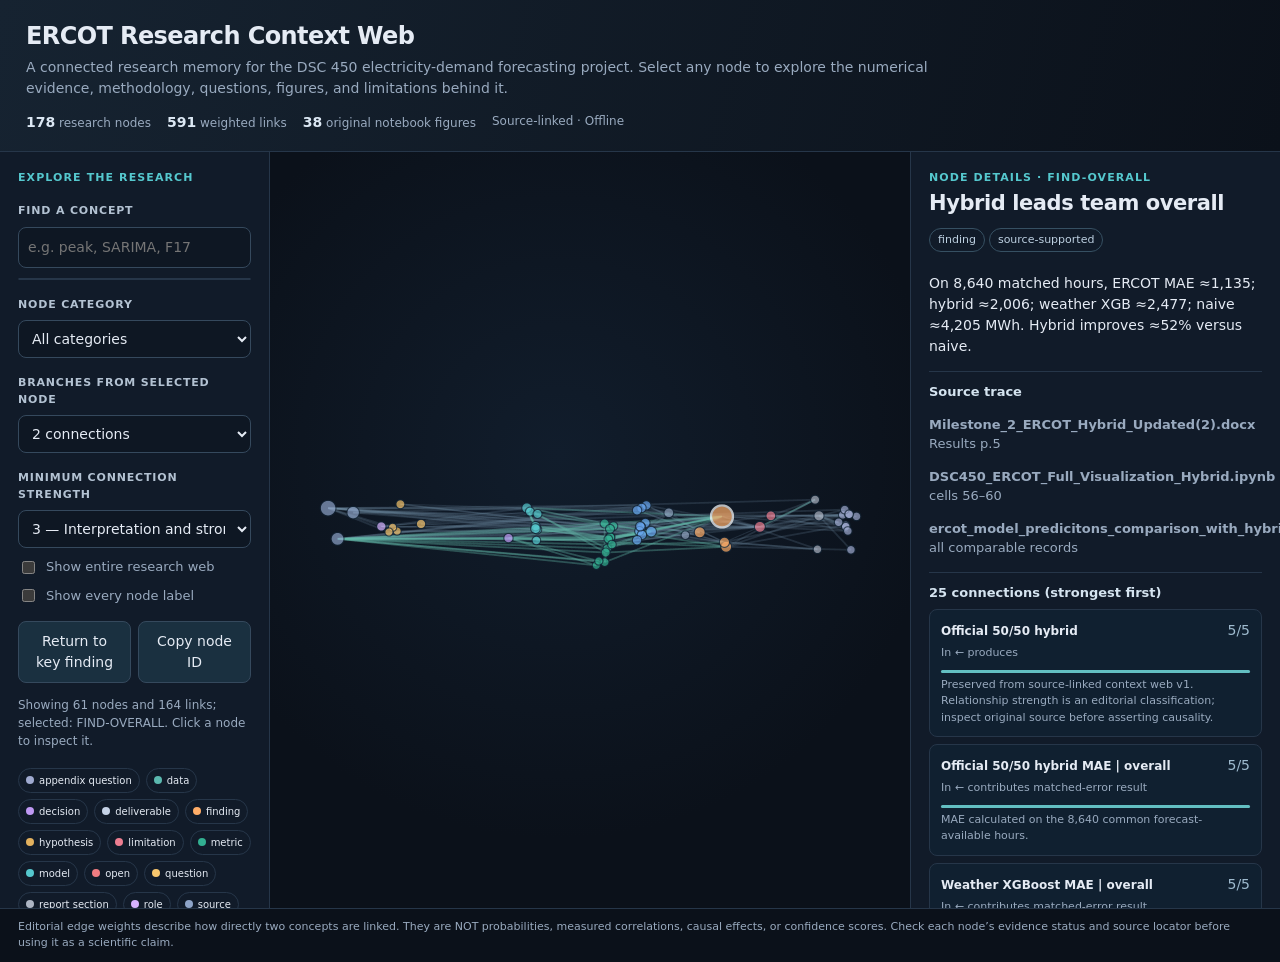
==== index.html @ 4c7bcf5b "Set GitHub Pages homepage to ERCOT context web" ====
<!doctype html>
<html lang="en">
<head>
  <meta charset="utf-8">
  <meta name="viewport" content="width=device-width, initial-scale=1">
  <title>DSC 450 | ERCOT Research Context Web</title>
  <meta name="description" content="Interactive ERCOT forecasting research context graph">
  <meta http-equiv="refresh" content="0; url=./ERCOT%20project%20context%20web/outputs/ERCOT_CONTEXT_WEB.html">
  <script>window.location.replace("./ERCOT%20project%20context%20web/outputs/ERCOT_CONTEXT_WEB.html");</script>
</head>
<body>
  <main>
    <h1>ERCOT Research Context Web</h1>
    <p>Opening the interactive research graph...</p>
    <p><a href="./ERCOT%20project%20context%20web/outputs/ERCOT_CONTEXT_WEB.html">Open the research context web</a></p>
  </main>
</body>
</html>
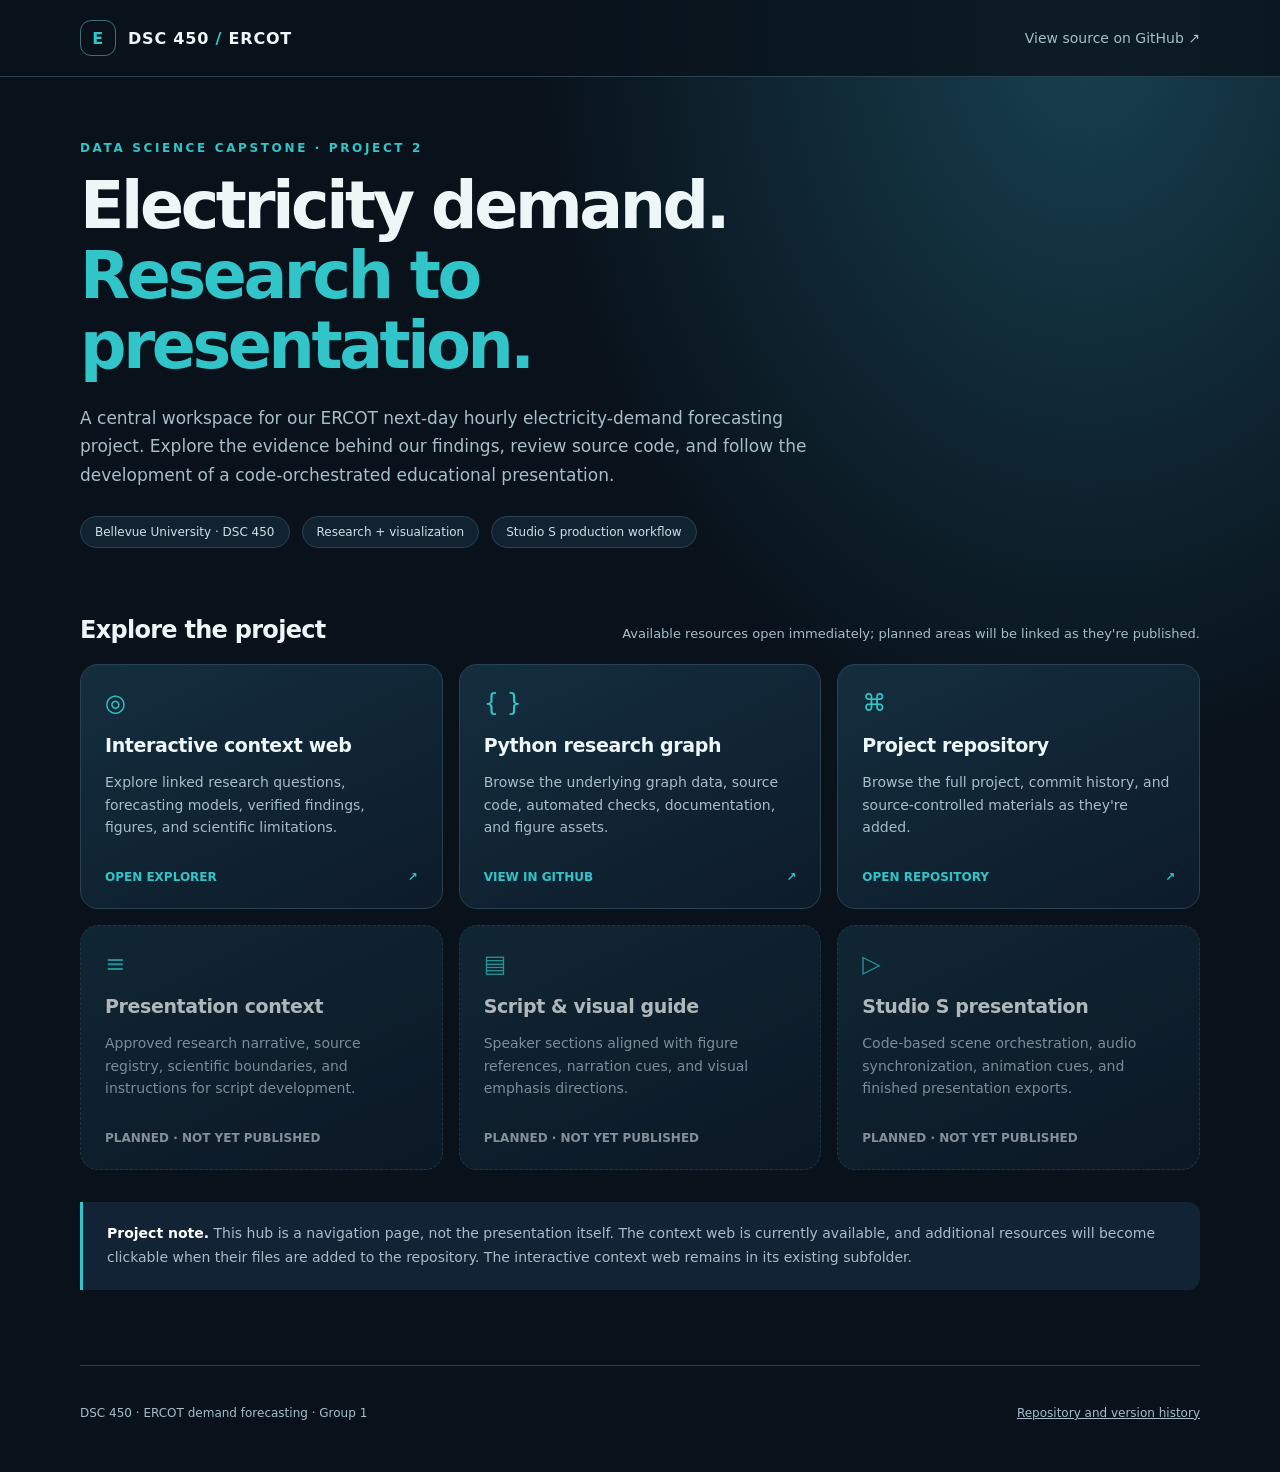
==== commit b40653e8: "initialize homepage" ====
--- a/index.html
+++ b/index.html
@@ -1,18 +1,29 @@
 <!doctype html>
 <html lang="en">
 <head>
-  <meta charset="utf-8">
-  <meta name="viewport" content="width=device-width, initial-scale=1">
-  <title>DSC 450 | ERCOT Research Context Web</title>
-  <meta name="description" content="Interactive ERCOT forecasting research context graph">
-  <meta http-equiv="refresh" content="0; url=./ERCOT%20project%20context%20web/outputs/ERCOT_CONTEXT_WEB.html">
-  <script>window.location.replace("./ERCOT%20project%20context%20web/outputs/ERCOT_CONTEXT_WEB.html");</script>
+  <meta charset="utf-8" />
+  <meta name="viewport" content="width=device-width, initial-scale=1" />
+  <meta name="theme-color" content="#0b1420" />
+  <meta name="description" content="DSC 450 ERCOT electricity demand forecasting: project navigation, research context web, code, and presentation resources." />
+  <title>DSC 450 · ERCOT Project Hub</title>
+  <style>
+    :root{color-scheme:dark;--bg:#09121b;--panel:#102131;--panel2:#14293a;--line:#284252;--txt:#eef7f7;--muted:#a6bec8;--teal:#31c4c8;--gold:#ffc978}*{box-sizing:border-box}body{margin:0;background:radial-gradient(ellipse at 85% 2%,#174050 0%,transparent 36%),var(--bg);font-family:Inter,ui-sans-serif,system-ui,-apple-system,BlinkMacSystemFont,"Segoe UI",sans-serif;color:var(--txt)}a{color:inherit}.wrap{width:min(1120px,calc(100% - 40px));margin:auto}header{border-bottom:1px solid var(--line);background:#09121bc9}.nav{height:76px;display:flex;align-items:center;justify-content:space-between;gap:12px}.mark{display:flex;align-items:center;gap:12px;font-weight:750;letter-spacing:.05em}.logo{display:grid;place-items:center;width:36px;height:36px;border:1px solid #39707b;border-radius:11px;color:var(--teal);font-weight:900}.nav a{font-size:14px;text-decoration:none;color:var(--muted)}.nav a:hover{color:white}main{padding:64px 0 75px}.eyebrow{text-transform:uppercase;letter-spacing:.22em;color:var(--teal);font-size:12px;font-weight:750}.hero{max-width:790px}h1{font-size:clamp(36px,5.8vw,65px);line-height:1.08;letter-spacing:-.052em;margin:16px 0 22px}h1 span{color:var(--teal)}.hero p{font-size:17px;color:var(--muted);line-height:1.7;max-width:740px}.meta{display:flex;gap:12px;flex-wrap:wrap;margin-top:26px}.chip{border:1px solid var(--line);border-radius:100px;padding:8px 14px;color:#cce0e6;font-size:12px;background:#112331}.sectionhead{display:flex;align-items:baseline;justify-content:space-between;gap:12px;margin:68px 0 20px}.sectionhead h2{font-size:24px;margin:0;letter-spacing:-.03em}.sectionhead p{font-size:13px;color:var(--muted);margin:0}.grid{display:grid;grid-template-columns:repeat(3,minmax(0,1fr));gap:16px}.card{display:flex;flex-direction:column;gap:15px;min-height:245px;text-decoration:none;background:linear-gradient(155deg,#142e3e,#0d1b2a);border:1px solid var(--line);padding:24px;border-radius:18px;transition:transform .18s,border-color .18s,background .18s}.card.active:hover{transform:translateY(-4px);border-color:var(--teal);background:linear-gradient(150deg,#174050,#112335)}.icon{font-size:24px;color:var(--teal);height:30px}.card h3{font-size:19px;margin:0;letter-spacing:-.02em}.card p{color:var(--muted);line-height:1.6;font-size:14px;margin:0;flex:1}.footrow{display:flex;align-items:center;justify-content:space-between;font-size:12px;color:var(--teal);font-weight:700}.card.future{opacity:.72;border-style:dashed;cursor:default}.card.future .footrow{color:#b5bfcb}.note{margin-top:32px;padding:20px 24px;border-left:3px solid var(--teal);background:#112334;border-radius:0 12px 12px 0;color:var(--muted);font-size:14px;line-height:1.7}.note strong{color:white}.smalllink{color:var(--teal);text-decoration:underline;text-underline-offset:4px}footer{border-top:1px solid var(--line);padding:28px 0 40px;color:var(--muted);font-size:12px;display:flex;justify-content:space-between;gap:12px}footer a{color:var(--muted)}@media(max-width:850px){.grid{grid-template-columns:repeat(2,minmax(0,1fr))}.sectionhead{display:block}.sectionhead p{margin-top:8px}}@media(max-width:570px){.grid{grid-template-columns:1fr}.card{min-height:205px}main{padding-top:44px}.nav{height:68px}footer{display:block}footer p{margin:8px 0}}a:focus-visible{outline:2px solid var(--gold);outline-offset:4px}
+  </style>
 </head>
 <body>
-  <main>
-    <h1>ERCOT Research Context Web</h1>
-    <p>Opening the interactive research graph...</p>
-    <p><a href="./ERCOT%20project%20context%20web/outputs/ERCOT_CONTEXT_WEB.html">Open the research context web</a></p>
-  </main>
+<header><div class="wrap nav"><div class="mark"><div class="logo" aria-hidden="true">E</div><span>DSC 450 <span style="color:var(--teal)">/</span> ERCOT</span></div><a href="https://github.com/mjscarpello/DSC450-ERCOT-Presentation" target="_blank" rel="noopener noreferrer">View source on GitHub ↗</a></div></header>
+<main class="wrap">
+  <section class="hero" aria-labelledby="main-title"><div class="eyebrow">Data science capstone · Project 2</div><h1 id="main-title">Electricity demand.<br><span>Research to presentation.</span></h1><p>A central workspace for our ERCOT next-day hourly electricity-demand forecasting project. Explore the evidence behind our findings, review source code, and follow the development of a code-orchestrated educational presentation.</p><div class="meta"><span class="chip">Bellevue University · DSC 450</span><span class="chip">Research + visualization</span><span class="chip">Studio S production workflow</span></div></section>
+  <section aria-label="Project resources"><div class="sectionhead"><h2>Explore the project</h2><p>Available resources open immediately; planned areas will be linked as they're published.</p></div><div class="grid">
+    <a class="card active" href="./ERCOT%20project%20context%20web/outputs/ERCOT_CONTEXT_WEB.html"><div class="icon" aria-hidden="true">◎</div><h3>Interactive context web</h3><p>Explore linked research questions, forecasting models, verified findings, figures, and scientific limitations.</p><div class="footrow"><span>OPEN EXPLORER</span><span aria-hidden="true">↗</span></div></a>
+    <a class="card active" href="https://github.com/mjscarpello/DSC450-ERCOT-Presentation/tree/main/ERCOT%20project%20context%20web" target="_blank" rel="noopener noreferrer"><div class="icon" aria-hidden="true">{ }</div><h3>Python research graph</h3><p>Browse the underlying graph data, source code, automated checks, documentation, and figure assets.</p><div class="footrow"><span>VIEW IN GITHUB</span><span aria-hidden="true">↗</span></div></a>
+    <a class="card active" href="https://github.com/mjscarpello/DSC450-ERCOT-Presentation" target="_blank" rel="noopener noreferrer"><div class="icon" aria-hidden="true">⌘</div><h3>Project repository</h3><p>Browse the full project, commit history, and source-controlled materials as they're added.</p><div class="footrow"><span>OPEN REPOSITORY</span><span aria-hidden="true">↗</span></div></a>
+    <div class="card future"><div class="icon" aria-hidden="true">≡</div><h3>Presentation context</h3><p>Approved research narrative, source registry, scientific boundaries, and instructions for script development.</p><div class="footrow"><span>PLANNED · NOT YET PUBLISHED</span></div></div>
+    <div class="card future"><div class="icon" aria-hidden="true">▤</div><h3>Script & visual guide</h3><p>Speaker sections aligned with figure references, narration cues, and visual emphasis directions.</p><div class="footrow"><span>PLANNED · NOT YET PUBLISHED</span></div></div>
+    <div class="card future"><div class="icon" aria-hidden="true">▷</div><h3>Studio S presentation</h3><p>Code-based scene orchestration, audio synchronization, animation cues, and finished presentation exports.</p><div class="footrow"><span>PLANNED · NOT YET PUBLISHED</span></div></div>
+  </div></section>
+  <aside class="note"><strong>Project note.</strong> This hub is a navigation page, not the presentation itself. The context web is currently available, and additional resources will become clickable when their files are added to the repository. The interactive context web remains in its existing subfolder.</aside>
+</main>
+<footer class="wrap"><p>DSC 450 · ERCOT demand forecasting · Group 1</p><p><a href="https://github.com/mjscarpello/DSC450-ERCOT-Presentation">Repository and version history</a></p></footer>
 </body>
 </html>
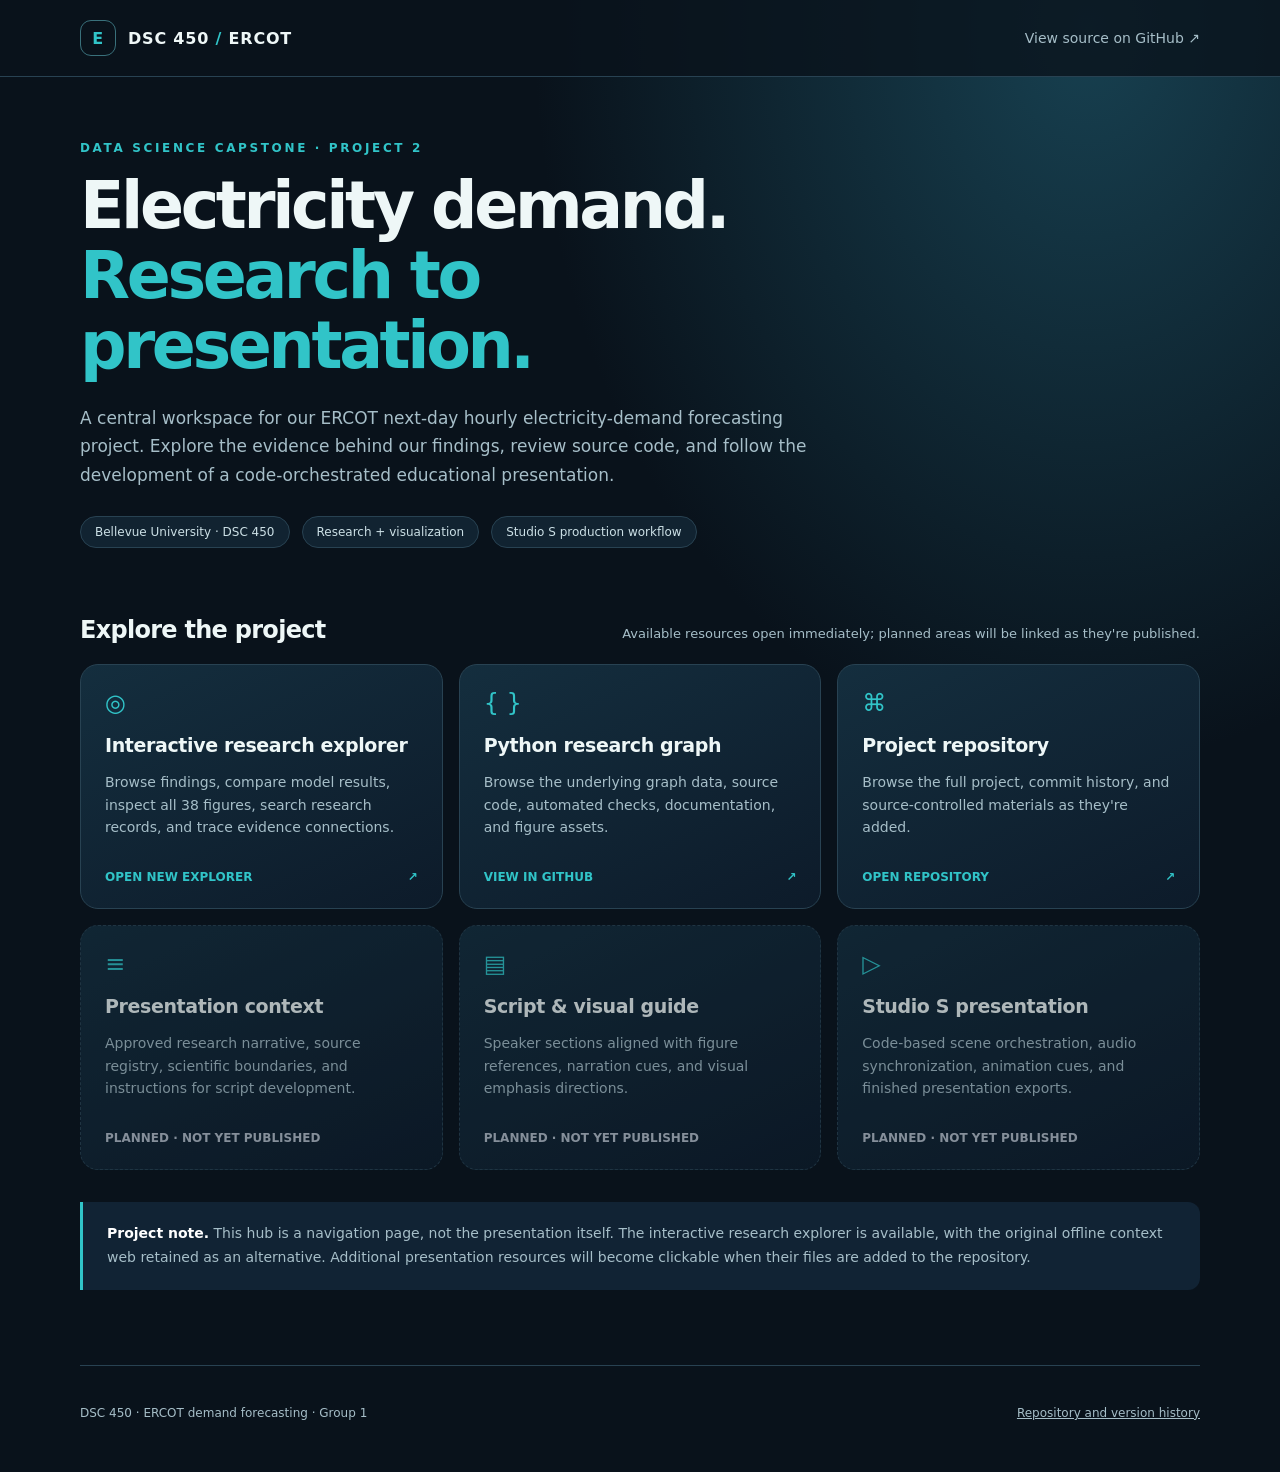
==== commit cc302066: "Link project hub to redesigned research explorer" ====
--- a/index.html
+++ b/index.html
@@ -15,14 +15,14 @@
 <main class="wrap">
   <section class="hero" aria-labelledby="main-title"><div class="eyebrow">Data science capstone · Project 2</div><h1 id="main-title">Electricity demand.<br><span>Research to presentation.</span></h1><p>A central workspace for our ERCOT next-day hourly electricity-demand forecasting project. Explore the evidence behind our findings, review source code, and follow the development of a code-orchestrated educational presentation.</p><div class="meta"><span class="chip">Bellevue University · DSC 450</span><span class="chip">Research + visualization</span><span class="chip">Studio S production workflow</span></div></section>
   <section aria-label="Project resources"><div class="sectionhead"><h2>Explore the project</h2><p>Available resources open immediately; planned areas will be linked as they're published.</p></div><div class="grid">
-    <a class="card active" href="./ERCOT%20project%20context%20web/outputs/ERCOT_CONTEXT_WEB.html"><div class="icon" aria-hidden="true">◎</div><h3>Interactive context web</h3><p>Explore linked research questions, forecasting models, verified findings, figures, and scientific limitations.</p><div class="footrow"><span>OPEN EXPLORER</span><span aria-hidden="true">↗</span></div></a>
+    <a class="card active" href="./ERCOT%20project%20context%20web/explorer.html"><div class="icon" aria-hidden="true">◎</div><h3>Interactive research explorer</h3><p>Browse findings, compare model results, inspect all 38 figures, search research records, and trace evidence connections.</p><div class="footrow"><span>OPEN NEW EXPLORER</span><span aria-hidden="true">↗</span></div></a>
     <a class="card active" href="https://github.com/mjscarpello/DSC450-ERCOT-Presentation/tree/main/ERCOT%20project%20context%20web" target="_blank" rel="noopener noreferrer"><div class="icon" aria-hidden="true">{ }</div><h3>Python research graph</h3><p>Browse the underlying graph data, source code, automated checks, documentation, and figure assets.</p><div class="footrow"><span>VIEW IN GITHUB</span><span aria-hidden="true">↗</span></div></a>
     <a class="card active" href="https://github.com/mjscarpello/DSC450-ERCOT-Presentation" target="_blank" rel="noopener noreferrer"><div class="icon" aria-hidden="true">⌘</div><h3>Project repository</h3><p>Browse the full project, commit history, and source-controlled materials as they're added.</p><div class="footrow"><span>OPEN REPOSITORY</span><span aria-hidden="true">↗</span></div></a>
     <div class="card future"><div class="icon" aria-hidden="true">≡</div><h3>Presentation context</h3><p>Approved research narrative, source registry, scientific boundaries, and instructions for script development.</p><div class="footrow"><span>PLANNED · NOT YET PUBLISHED</span></div></div>
     <div class="card future"><div class="icon" aria-hidden="true">▤</div><h3>Script & visual guide</h3><p>Speaker sections aligned with figure references, narration cues, and visual emphasis directions.</p><div class="footrow"><span>PLANNED · NOT YET PUBLISHED</span></div></div>
     <div class="card future"><div class="icon" aria-hidden="true">▷</div><h3>Studio S presentation</h3><p>Code-based scene orchestration, audio synchronization, animation cues, and finished presentation exports.</p><div class="footrow"><span>PLANNED · NOT YET PUBLISHED</span></div></div>
   </div></section>
-  <aside class="note"><strong>Project note.</strong> This hub is a navigation page, not the presentation itself. The context web is currently available, and additional resources will become clickable when their files are added to the repository. The interactive context web remains in its existing subfolder.</aside>
+  <aside class="note"><strong>Project note.</strong> This hub is a navigation page, not the presentation itself. The interactive research explorer is available, with the original offline context web retained as an alternative. Additional presentation resources will become clickable when their files are added to the repository.</aside>
 </main>
 <footer class="wrap"><p>DSC 450 · ERCOT demand forecasting · Group 1</p><p><a href="https://github.com/mjscarpello/DSC450-ERCOT-Presentation">Repository and version history</a></p></footer>
 </body>
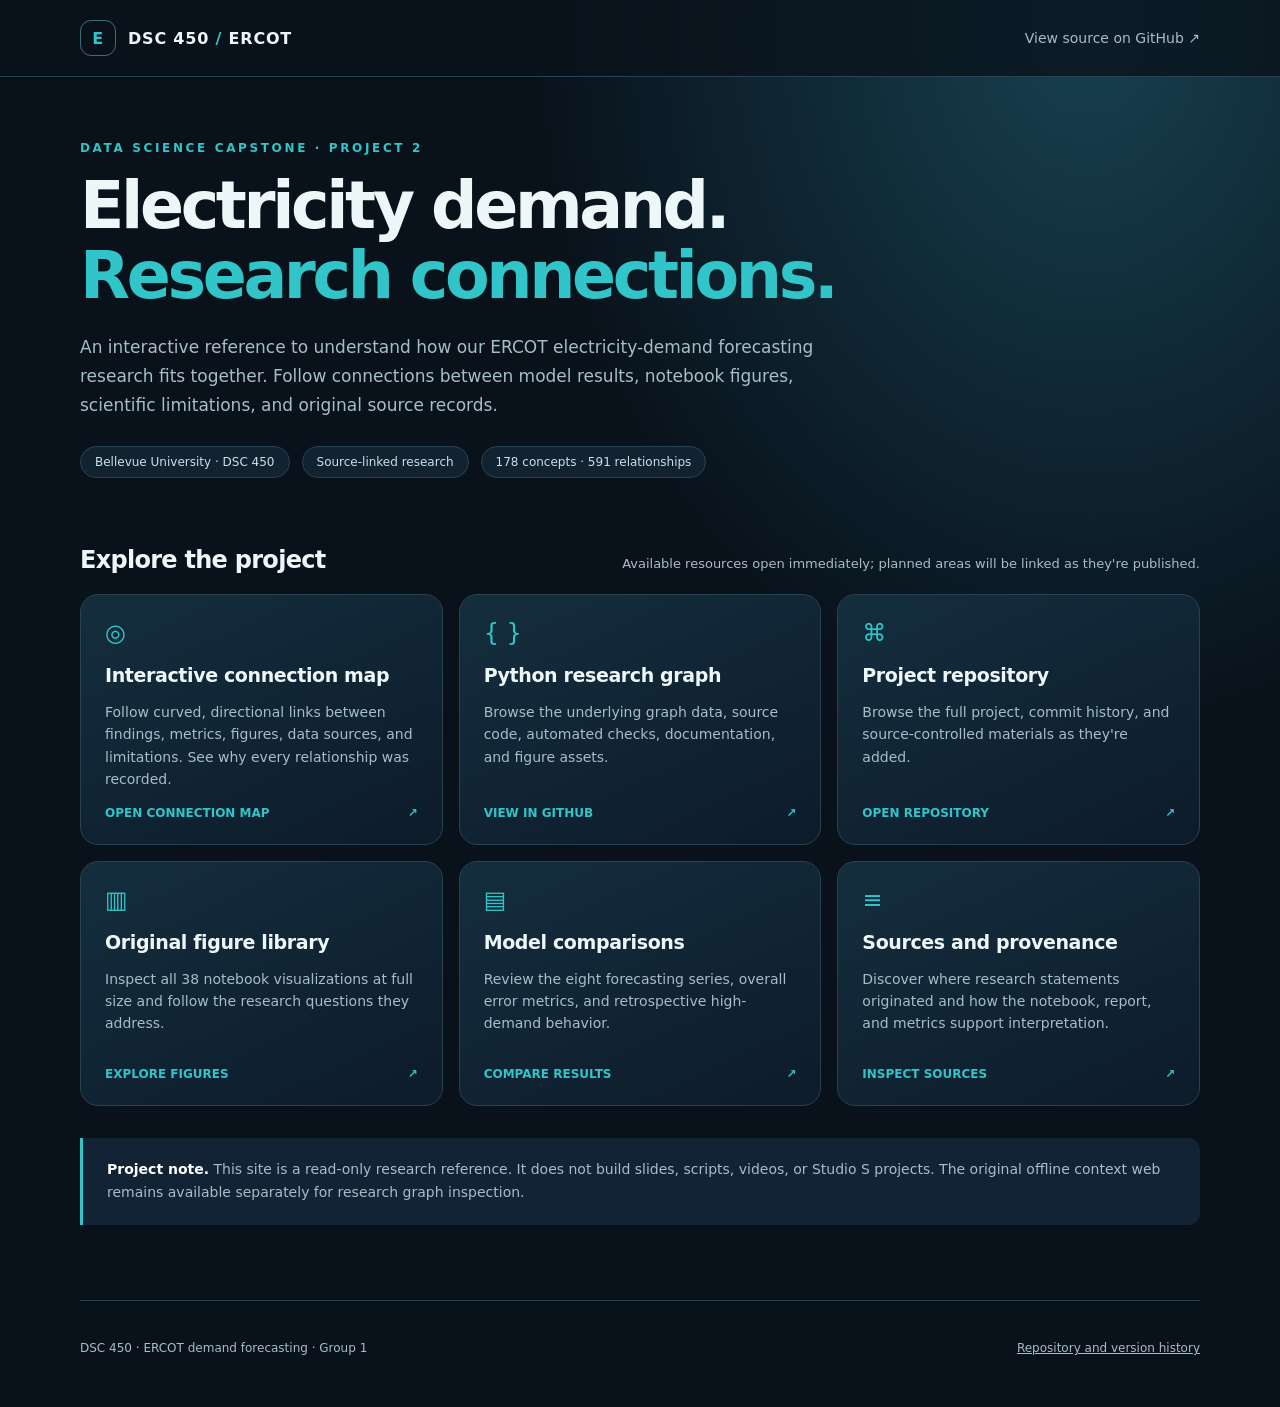
==== commit e48e4fa6: "Refocus landing hub on graph relationships, figures and provenance; remove Studio S and slide planni" ====
--- a/index.html
+++ b/index.html
@@ -4,7 +4,7 @@
   <meta charset="utf-8" />
   <meta name="viewport" content="width=device-width, initial-scale=1" />
   <meta name="theme-color" content="#0b1420" />
-  <meta name="description" content="DSC 450 ERCOT electricity demand forecasting: project navigation, research context web, code, and presentation resources." />
+  <meta name="description" content="DSC 450 ERCOT research reference: interactive relationship map, forecasting evidence, original figures, and source code." />
   <title>DSC 450 · ERCOT Project Hub</title>
   <style>
     :root{color-scheme:dark;--bg:#09121b;--panel:#102131;--panel2:#14293a;--line:#284252;--txt:#eef7f7;--muted:#a6bec8;--teal:#31c4c8;--gold:#ffc978}*{box-sizing:border-box}body{margin:0;background:radial-gradient(ellipse at 85% 2%,#174050 0%,transparent 36%),var(--bg);font-family:Inter,ui-sans-serif,system-ui,-apple-system,BlinkMacSystemFont,"Segoe UI",sans-serif;color:var(--txt)}a{color:inherit}.wrap{width:min(1120px,calc(100% - 40px));margin:auto}header{border-bottom:1px solid var(--line);background:#09121bc9}.nav{height:76px;display:flex;align-items:center;justify-content:space-between;gap:12px}.mark{display:flex;align-items:center;gap:12px;font-weight:750;letter-spacing:.05em}.logo{display:grid;place-items:center;width:36px;height:36px;border:1px solid #39707b;border-radius:11px;color:var(--teal);font-weight:900}.nav a{font-size:14px;text-decoration:none;color:var(--muted)}.nav a:hover{color:white}main{padding:64px 0 75px}.eyebrow{text-transform:uppercase;letter-spacing:.22em;color:var(--teal);font-size:12px;font-weight:750}.hero{max-width:790px}h1{font-size:clamp(36px,5.8vw,65px);line-height:1.08;letter-spacing:-.052em;margin:16px 0 22px}h1 span{color:var(--teal)}.hero p{font-size:17px;color:var(--muted);line-height:1.7;max-width:740px}.meta{display:flex;gap:12px;flex-wrap:wrap;margin-top:26px}.chip{border:1px solid var(--line);border-radius:100px;padding:8px 14px;color:#cce0e6;font-size:12px;background:#112331}.sectionhead{display:flex;align-items:baseline;justify-content:space-between;gap:12px;margin:68px 0 20px}.sectionhead h2{font-size:24px;margin:0;letter-spacing:-.03em}.sectionhead p{font-size:13px;color:var(--muted);margin:0}.grid{display:grid;grid-template-columns:repeat(3,minmax(0,1fr));gap:16px}.card{display:flex;flex-direction:column;gap:15px;min-height:245px;text-decoration:none;background:linear-gradient(155deg,#142e3e,#0d1b2a);border:1px solid var(--line);padding:24px;border-radius:18px;transition:transform .18s,border-color .18s,background .18s}.card.active:hover{transform:translateY(-4px);border-color:var(--teal);background:linear-gradient(150deg,#174050,#112335)}.icon{font-size:24px;color:var(--teal);height:30px}.card h3{font-size:19px;margin:0;letter-spacing:-.02em}.card p{color:var(--muted);line-height:1.6;font-size:14px;margin:0;flex:1}.footrow{display:flex;align-items:center;justify-content:space-between;font-size:12px;color:var(--teal);font-weight:700}.card.future{opacity:.72;border-style:dashed;cursor:default}.card.future .footrow{color:#b5bfcb}.note{margin-top:32px;padding:20px 24px;border-left:3px solid var(--teal);background:#112334;border-radius:0 12px 12px 0;color:var(--muted);font-size:14px;line-height:1.7}.note strong{color:white}.smalllink{color:var(--teal);text-decoration:underline;text-underline-offset:4px}footer{border-top:1px solid var(--line);padding:28px 0 40px;color:var(--muted);font-size:12px;display:flex;justify-content:space-between;gap:12px}footer a{color:var(--muted)}@media(max-width:850px){.grid{grid-template-columns:repeat(2,minmax(0,1fr))}.sectionhead{display:block}.sectionhead p{margin-top:8px}}@media(max-width:570px){.grid{grid-template-columns:1fr}.card{min-height:205px}main{padding-top:44px}.nav{height:68px}footer{display:block}footer p{margin:8px 0}}a:focus-visible{outline:2px solid var(--gold);outline-offset:4px}
@@ -13,16 +13,16 @@
 <body>
 <header><div class="wrap nav"><div class="mark"><div class="logo" aria-hidden="true">E</div><span>DSC 450 <span style="color:var(--teal)">/</span> ERCOT</span></div><a href="https://github.com/mjscarpello/DSC450-ERCOT-Presentation" target="_blank" rel="noopener noreferrer">View source on GitHub ↗</a></div></header>
 <main class="wrap">
-  <section class="hero" aria-labelledby="main-title"><div class="eyebrow">Data science capstone · Project 2</div><h1 id="main-title">Electricity demand.<br><span>Research to presentation.</span></h1><p>A central workspace for our ERCOT next-day hourly electricity-demand forecasting project. Explore the evidence behind our findings, review source code, and follow the development of a code-orchestrated educational presentation.</p><div class="meta"><span class="chip">Bellevue University · DSC 450</span><span class="chip">Research + visualization</span><span class="chip">Studio S production workflow</span></div></section>
+  <section class="hero" aria-labelledby="main-title"><div class="eyebrow">Data science capstone · Project 2</div><h1 id="main-title">Electricity demand.<br><span>Research connections.</span></h1><p>An interactive reference to understand how our ERCOT electricity-demand forecasting research fits together. Follow connections between model results, notebook figures, scientific limitations, and original source records.</p><div class="meta"><span class="chip">Bellevue University · DSC 450</span><span class="chip">Source-linked research</span><span class="chip">178 concepts · 591 relationships</span></div></section>
   <section aria-label="Project resources"><div class="sectionhead"><h2>Explore the project</h2><p>Available resources open immediately; planned areas will be linked as they're published.</p></div><div class="grid">
-    <a class="card active" href="./ERCOT%20project%20context%20web/explorer.html"><div class="icon" aria-hidden="true">◎</div><h3>Interactive research explorer</h3><p>Browse findings, compare model results, inspect all 38 figures, search research records, and trace evidence connections.</p><div class="footrow"><span>OPEN NEW EXPLORER</span><span aria-hidden="true">↗</span></div></a>
+    <a class="card active" href="./ERCOT%20project%20context%20web/explorer.html"><div class="icon" aria-hidden="true">◎</div><h3>Interactive connection map</h3><p>Follow curved, directional links between findings, metrics, figures, data sources, and limitations. See why every relationship was recorded.</p><div class="footrow"><span>OPEN CONNECTION MAP</span><span aria-hidden="true">↗</span></div></a>
     <a class="card active" href="https://github.com/mjscarpello/DSC450-ERCOT-Presentation/tree/main/ERCOT%20project%20context%20web" target="_blank" rel="noopener noreferrer"><div class="icon" aria-hidden="true">{ }</div><h3>Python research graph</h3><p>Browse the underlying graph data, source code, automated checks, documentation, and figure assets.</p><div class="footrow"><span>VIEW IN GITHUB</span><span aria-hidden="true">↗</span></div></a>
     <a class="card active" href="https://github.com/mjscarpello/DSC450-ERCOT-Presentation" target="_blank" rel="noopener noreferrer"><div class="icon" aria-hidden="true">⌘</div><h3>Project repository</h3><p>Browse the full project, commit history, and source-controlled materials as they're added.</p><div class="footrow"><span>OPEN REPOSITORY</span><span aria-hidden="true">↗</span></div></a>
-    <div class="card future"><div class="icon" aria-hidden="true">≡</div><h3>Presentation context</h3><p>Approved research narrative, source registry, scientific boundaries, and instructions for script development.</p><div class="footrow"><span>PLANNED · NOT YET PUBLISHED</span></div></div>
-    <div class="card future"><div class="icon" aria-hidden="true">▤</div><h3>Script & visual guide</h3><p>Speaker sections aligned with figure references, narration cues, and visual emphasis directions.</p><div class="footrow"><span>PLANNED · NOT YET PUBLISHED</span></div></div>
-    <div class="card future"><div class="icon" aria-hidden="true">▷</div><h3>Studio S presentation</h3><p>Code-based scene orchestration, audio synchronization, animation cues, and finished presentation exports.</p><div class="footrow"><span>PLANNED · NOT YET PUBLISHED</span></div></div>
+    <a class="card active" href="./ERCOT%20project%20context%20web/explorer.html#figures"><div class="icon" aria-hidden="true">▥</div><h3>Original figure library</h3><p>Inspect all 38 notebook visualizations at full size and follow the research questions they address.</p><div class="footrow"><span>EXPLORE FIGURES</span><span aria-hidden="true">↗</span></div></a>
+    <a class="card active" href="./ERCOT%20project%20context%20web/explorer.html#models"><div class="icon" aria-hidden="true">▤</div><h3>Model comparisons</h3><p>Review the eight forecasting series, overall error metrics, and retrospective high-demand behavior.</p><div class="footrow"><span>COMPARE RESULTS</span><span aria-hidden="true">↗</span></div></a>
+    <a class="card active" href="./ERCOT%20project%20context%20web/explorer.html#sources"><div class="icon" aria-hidden="true">≡</div><h3>Sources and provenance</h3><p>Discover where research statements originated and how the notebook, report, and metrics support interpretation.</p><div class="footrow"><span>INSPECT SOURCES</span><span aria-hidden="true">↗</span></div></a>
   </div></section>
-  <aside class="note"><strong>Project note.</strong> This hub is a navigation page, not the presentation itself. The interactive research explorer is available, with the original offline context web retained as an alternative. Additional presentation resources will become clickable when their files are added to the repository.</aside>
+  <aside class="note"><strong>Project note.</strong> This site is a read-only research reference. It does not build slides, scripts, videos, or Studio S projects. The original offline context web remains available separately for research graph inspection.</aside>
 </main>
 <footer class="wrap"><p>DSC 450 · ERCOT demand forecasting · Group 1</p><p><a href="https://github.com/mjscarpello/DSC450-ERCOT-Presentation">Repository and version history</a></p></footer>
 </body>
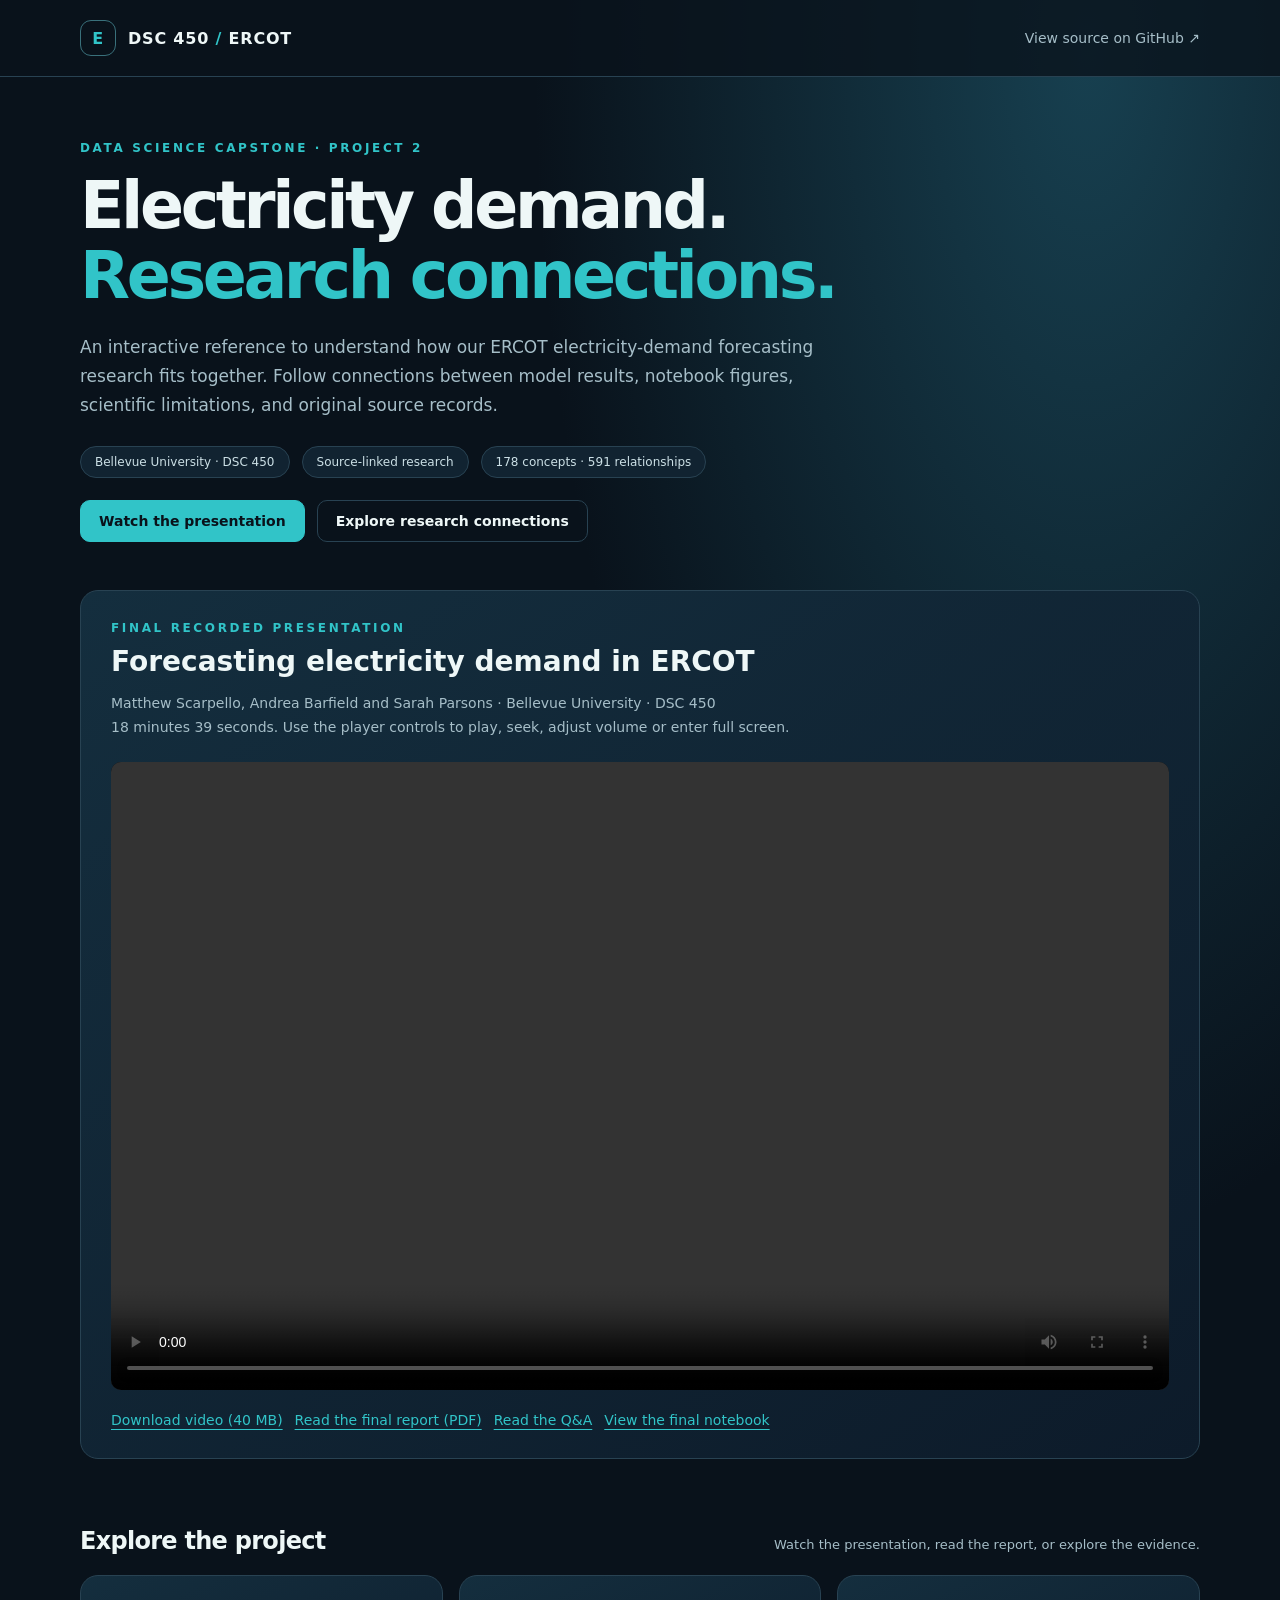
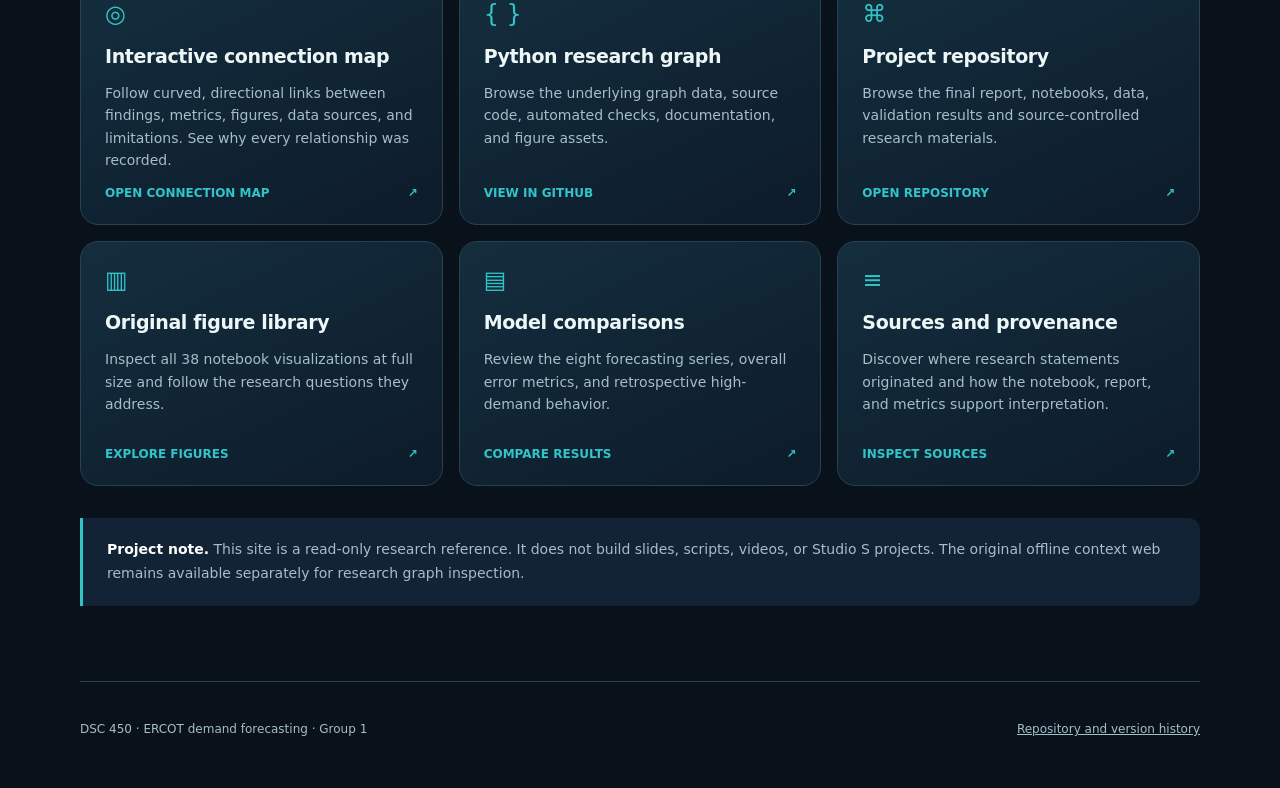
==== commit 409a8c4e: "Embed final presentation and simplify live website navigation" ====
--- a/index.html
+++ b/index.html
@@ -8,16 +8,27 @@
   <title>DSC 450 · ERCOT Project Hub</title>
   <style>
     :root{color-scheme:dark;--bg:#09121b;--panel:#102131;--panel2:#14293a;--line:#284252;--txt:#eef7f7;--muted:#a6bec8;--teal:#31c4c8;--gold:#ffc978}*{box-sizing:border-box}body{margin:0;background:radial-gradient(ellipse at 85% 2%,#174050 0%,transparent 36%),var(--bg);font-family:Inter,ui-sans-serif,system-ui,-apple-system,BlinkMacSystemFont,"Segoe UI",sans-serif;color:var(--txt)}a{color:inherit}.wrap{width:min(1120px,calc(100% - 40px));margin:auto}header{border-bottom:1px solid var(--line);background:#09121bc9}.nav{height:76px;display:flex;align-items:center;justify-content:space-between;gap:12px}.mark{display:flex;align-items:center;gap:12px;font-weight:750;letter-spacing:.05em}.logo{display:grid;place-items:center;width:36px;height:36px;border:1px solid #39707b;border-radius:11px;color:var(--teal);font-weight:900}.nav a{font-size:14px;text-decoration:none;color:var(--muted)}.nav a:hover{color:white}main{padding:64px 0 75px}.eyebrow{text-transform:uppercase;letter-spacing:.22em;color:var(--teal);font-size:12px;font-weight:750}.hero{max-width:790px}h1{font-size:clamp(36px,5.8vw,65px);line-height:1.08;letter-spacing:-.052em;margin:16px 0 22px}h1 span{color:var(--teal)}.hero p{font-size:17px;color:var(--muted);line-height:1.7;max-width:740px}.meta{display:flex;gap:12px;flex-wrap:wrap;margin-top:26px}.chip{border:1px solid var(--line);border-radius:100px;padding:8px 14px;color:#cce0e6;font-size:12px;background:#112331}.sectionhead{display:flex;align-items:baseline;justify-content:space-between;gap:12px;margin:68px 0 20px}.sectionhead h2{font-size:24px;margin:0;letter-spacing:-.03em}.sectionhead p{font-size:13px;color:var(--muted);margin:0}.grid{display:grid;grid-template-columns:repeat(3,minmax(0,1fr));gap:16px}.card{display:flex;flex-direction:column;gap:15px;min-height:245px;text-decoration:none;background:linear-gradient(155deg,#142e3e,#0d1b2a);border:1px solid var(--line);padding:24px;border-radius:18px;transition:transform .18s,border-color .18s,background .18s}.card.active:hover{transform:translateY(-4px);border-color:var(--teal);background:linear-gradient(150deg,#174050,#112335)}.icon{font-size:24px;color:var(--teal);height:30px}.card h3{font-size:19px;margin:0;letter-spacing:-.02em}.card p{color:var(--muted);line-height:1.6;font-size:14px;margin:0;flex:1}.footrow{display:flex;align-items:center;justify-content:space-between;font-size:12px;color:var(--teal);font-weight:700}.card.future{opacity:.72;border-style:dashed;cursor:default}.card.future .footrow{color:#b5bfcb}.note{margin-top:32px;padding:20px 24px;border-left:3px solid var(--teal);background:#112334;border-radius:0 12px 12px 0;color:var(--muted);font-size:14px;line-height:1.7}.note strong{color:white}.smalllink{color:var(--teal);text-decoration:underline;text-underline-offset:4px}footer{border-top:1px solid var(--line);padding:28px 0 40px;color:var(--muted);font-size:12px;display:flex;justify-content:space-between;gap:12px}footer a{color:var(--muted)}@media(max-width:850px){.grid{grid-template-columns:repeat(2,minmax(0,1fr))}.sectionhead{display:block}.sectionhead p{margin-top:8px}}@media(max-width:570px){.grid{grid-template-columns:1fr}.card{min-height:205px}main{padding-top:44px}.nav{height:68px}footer{display:block}footer p{margin:8px 0}}a:focus-visible{outline:2px solid var(--gold);outline-offset:4px}
+      .hero-actions,.presentation-links{display:flex;flex-wrap:wrap;gap:12px;margin-top:22px}.button{display:inline-block;border:1px solid var(--teal);background:var(--teal);color:#09121b;padding:12px 18px;border-radius:10px;font-size:14px;font-weight:750;text-decoration:none}.button.secondary{background:transparent;color:var(--txt);border-color:var(--line)}.presentation{margin-top:48px;padding:clamp(18px,3vw,30px);border:1px solid var(--line);border-radius:18px;background:linear-gradient(145deg,#142e3e,#0d1b2a);scroll-margin-top:24px}.presentation h2{font-size:28px;margin:10px 0}.presentation p{color:var(--muted);font-size:14px;line-height:1.7}.presentation video{display:block;width:100%;aspect-ratio:1280/760;background:#050a10;border-radius:10px;margin-top:22px}.presentation-links a{color:var(--teal);font-size:14px;text-underline-offset:4px}
   </style>
 </head>
 <body>
 <header><div class="wrap nav"><div class="mark"><div class="logo" aria-hidden="true">E</div><span>DSC 450 <span style="color:var(--teal)">/</span> ERCOT</span></div><a href="https://github.com/mjscarpello/DSC450-ERCOT-Presentation" target="_blank" rel="noopener noreferrer">View source on GitHub ↗</a></div></header>
 <main class="wrap">
-  <section class="hero" aria-labelledby="main-title"><div class="eyebrow">Data science capstone · Project 2</div><h1 id="main-title">Electricity demand.<br><span>Research connections.</span></h1><p>An interactive reference to understand how our ERCOT electricity-demand forecasting research fits together. Follow connections between model results, notebook figures, scientific limitations, and original source records.</p><div class="meta"><span class="chip">Bellevue University · DSC 450</span><span class="chip">Source-linked research</span><span class="chip">178 concepts · 591 relationships</span></div></section>
-  <section aria-label="Project resources"><div class="sectionhead"><h2>Explore the project</h2><p>Available resources open immediately; planned areas will be linked as they're published.</p></div><div class="grid">
+  <section class="hero" aria-labelledby="main-title"><div class="eyebrow">Data science capstone · Project 2</div><h1 id="main-title">Electricity demand.<br><span>Research connections.</span></h1><p>An interactive reference to understand how our ERCOT electricity-demand forecasting research fits together. Follow connections between model results, notebook figures, scientific limitations, and original source records.</p><div class="meta"><span class="chip">Bellevue University · DSC 450</span><span class="chip">Source-linked research</span><span class="chip">178 concepts · 591 relationships</span></div><div class="hero-actions"><a class="button" href="#presentation">Watch the presentation</a><a class="button secondary" href="./ERCOT%20project%20context%20web/explorer.html">Explore research connections</a></div></section>
+  <section class="presentation" id="presentation" aria-labelledby="presentation-title">
+    <div class="eyebrow">Final recorded presentation</div>
+    <h2 id="presentation-title">Forecasting electricity demand in ERCOT</h2>
+    <p>Matthew Scarpello, Andrea Barfield and Sarah Parsons · Bellevue University · DSC 450<br>18 minutes 39 seconds. Use the player controls to play, seek, adjust volume or enter full screen.</p>
+    <video controls playsinline preload="metadata" aria-label="ERCOT final recorded presentation">
+      <source src="https://github.com/mjscarpello/DSC450-ERCOT-Presentation/releases/download/project2-milestone3-final/ERCOT.electricity.demand.forcasting.project.2.mp4" type="video/mp4">
+      Your browser does not support embedded video. <a href="https://github.com/mjscarpello/DSC450-ERCOT-Presentation/releases/download/project2-milestone3-final/ERCOT.electricity.demand.forcasting.project.2.mp4">Download the presentation</a> to watch it.
+    </video>
+    <div class="presentation-links"><a href="https://github.com/mjscarpello/DSC450-ERCOT-Presentation/releases/download/project2-milestone3-final/ERCOT.electricity.demand.forcasting.project.2.mp4">Download video (40 MB)</a><a href="./research/reports/Milestone_2_ERCOT_Demand_Prediction_FINAL.pdf">Read the final report (PDF)</a><a href="https://github.com/mjscarpello/DSC450-ERCOT-Presentation/blob/main/research/qa/stakeholder_questions.md">Read the Q&amp;A</a><a href="https://github.com/mjscarpello/DSC450-ERCOT-Presentation/blob/main/research/notebooks/originals/DSC450_ERCOT_Full_Visualization_Hybrid_model.ipynb">View the final notebook</a></div>
+  </section>
+  <section aria-label="Project resources"><div class="sectionhead"><h2>Explore the project</h2><p>Watch the presentation, read the report, or explore the evidence.</p></div><div class="grid">
     <a class="card active" href="./ERCOT%20project%20context%20web/explorer.html"><div class="icon" aria-hidden="true">◎</div><h3>Interactive connection map</h3><p>Follow curved, directional links between findings, metrics, figures, data sources, and limitations. See why every relationship was recorded.</p><div class="footrow"><span>OPEN CONNECTION MAP</span><span aria-hidden="true">↗</span></div></a>
     <a class="card active" href="https://github.com/mjscarpello/DSC450-ERCOT-Presentation/tree/main/ERCOT%20project%20context%20web" target="_blank" rel="noopener noreferrer"><div class="icon" aria-hidden="true">{ }</div><h3>Python research graph</h3><p>Browse the underlying graph data, source code, automated checks, documentation, and figure assets.</p><div class="footrow"><span>VIEW IN GITHUB</span><span aria-hidden="true">↗</span></div></a>
-    <a class="card active" href="https://github.com/mjscarpello/DSC450-ERCOT-Presentation" target="_blank" rel="noopener noreferrer"><div class="icon" aria-hidden="true">⌘</div><h3>Project repository</h3><p>Browse the full project, commit history, and source-controlled materials as they're added.</p><div class="footrow"><span>OPEN REPOSITORY</span><span aria-hidden="true">↗</span></div></a>
+    <a class="card active" href="https://github.com/mjscarpello/DSC450-ERCOT-Presentation" target="_blank" rel="noopener noreferrer"><div class="icon" aria-hidden="true">⌘</div><h3>Project repository</h3><p>Browse the final report, notebooks, data, validation results and source-controlled research materials.</p><div class="footrow"><span>OPEN REPOSITORY</span><span aria-hidden="true">↗</span></div></a>
     <a class="card active" href="./ERCOT%20project%20context%20web/explorer.html#figures"><div class="icon" aria-hidden="true">▥</div><h3>Original figure library</h3><p>Inspect all 38 notebook visualizations at full size and follow the research questions they address.</p><div class="footrow"><span>EXPLORE FIGURES</span><span aria-hidden="true">↗</span></div></a>
     <a class="card active" href="./ERCOT%20project%20context%20web/explorer.html#models"><div class="icon" aria-hidden="true">▤</div><h3>Model comparisons</h3><p>Review the eight forecasting series, overall error metrics, and retrospective high-demand behavior.</p><div class="footrow"><span>COMPARE RESULTS</span><span aria-hidden="true">↗</span></div></a>
     <a class="card active" href="./ERCOT%20project%20context%20web/explorer.html#sources"><div class="icon" aria-hidden="true">≡</div><h3>Sources and provenance</h3><p>Discover where research statements originated and how the notebook, report, and metrics support interpretation.</p><div class="footrow"><span>INSPECT SOURCES</span><span aria-hidden="true">↗</span></div></a>
